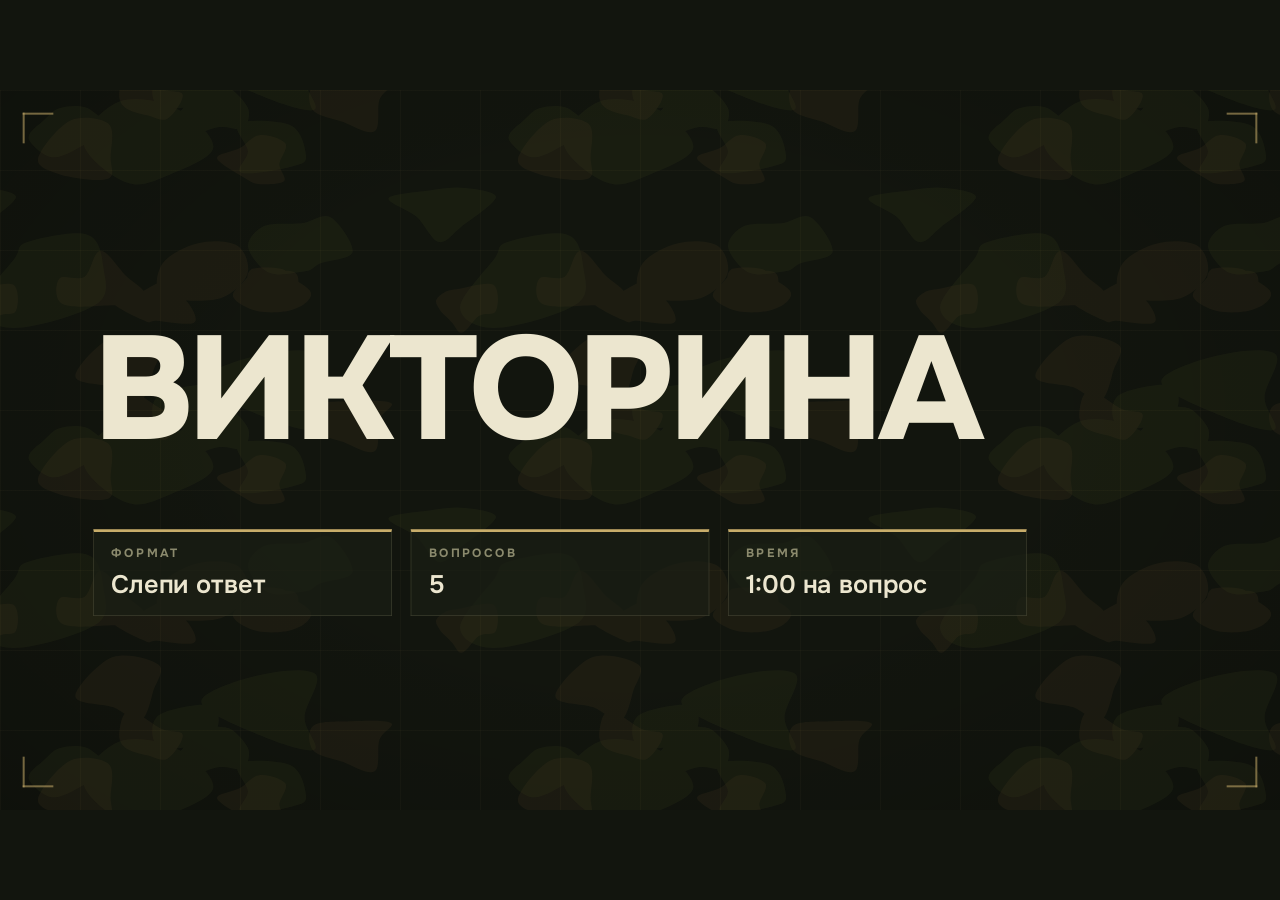
==== index.html @ e46fa4cc "Quiz site: one-round "Слепи ответ" format in army colours Structure taken from homechurch-quiz (roun" ====
<!doctype html>
<html lang="ru" data-theme="dark">
<head>
  <meta charset="utf-8">
  <meta name="viewport" content="width=device-width, initial-scale=1">
  <title>Викторина</title>
  <link rel="stylesheet" href="css/style.css">
</head>
<body>
  <div id="viewport">
    <div id="stage">
      <div class="backdrop"><div class="camo a"></div><div class="camo b"></div><div class="grid"></div><div class="corners"></div></div>
      <div class="chrome"></div>
      <div class="slides"></div>
      <div class="progress"></div>
    </div>
  </div>

  <!-- Кнопки ведущего: появляются при движении мыши -->
  <div id="hud">
    <button data-a="prev" title="Назад (←)">◀</button>
    <span class="pos"></span>
    <button data-a="next" title="Дальше (клик / → / Пробел)">▶</button>
    <button data-a="timer" title="Время: пауза / старт (P)">⏯</button>
    <button data-a="slides" title="Все слайды (O)">Слайды</button>
    <button data-a="theme" title="Тема (T)">◐</button>
    <button data-a="full" title="Полный экран (F)">⛶</button>
    <button data-a="help" title="Управление (H)">?</button>
  </div>

  <script src="js/data.js"></script>
  <script src="js/sound.js"></script>
  <script src="js/app.js"></script>
</body>
</html>
---- css/style.css ----
/* ─────────────── Шрифт (лежит локально — интернет не нужен) ─────────────── */
@font-face {
  font-family: "Onest";
  src: url("../assets/fonts/onest-cyrillic-wght-normal.woff2") format("woff2-variations");
  font-weight: 100 900;
  font-display: block;
  unicode-range: U+0301, U+0400-045F, U+0490-0491, U+04B0-04B1, U+2116;
}
@font-face {
  font-family: "Onest";
  src: url("../assets/fonts/onest-latin-wght-normal.woff2") format("woff2-variations");
  font-weight: 100 900;
  font-display: block;
  unicode-range: U+0000-00FF, U+0131, U+0152-0153, U+02BB-02BC, U+02C6, U+02DA, U+02DC, U+0304, U+0308, U+0329, U+2000-206F, U+20AC, U+2122, U+2191, U+2193, U+2212, U+2215, U+FEFF, U+FFFD;
}

/* ─────────────── Цвета: армейские тона ───────────────
 * Тёмная тема по умолчанию (ночная олива) — лучше читается на проекторе в затемнённом зале.
 * Светлая (клавиша T, «хаки») — для светлого помещения.
 */
:root {
  --bg: #12150e;
  --surface: #1a1e14;
  --surface-2: #23291a;
  --line: rgba(214, 205, 160, 0.10);
  --line-2: rgba(214, 205, 160, 0.20);
  --fg: #ece6cf;
  --fg-2: #c9c2a3;
  --muted: #8b8a6d;
  --accent: #c8ad6a;   /* латунь / песок */
  --olive: #7b8a45;    /* олива */
  --no: #d9663f;       /* сигнальный оранжево-красный */
  --camo-1: rgba(110, 128, 60, 0.08);
  --camo-2: rgba(70, 58, 34, 0.22);
  --grid: rgba(200, 173, 106, 0.035);

  --font: "Onest", "Segoe UI", system-ui, sans-serif;
  color-scheme: dark;
}

:root[data-theme="light"] {
  --bg: #e6dfc6;
  --surface: #f1ecda;
  --surface-2: #d9d1b4;
  --line: rgba(40, 45, 20, 0.12);
  --line-2: rgba(40, 45, 20, 0.24);
  --fg: #1d2112;
  --fg-2: #3a3f26;
  --muted: #6e6c50;
  --accent: #5b6b26;
  --olive: #8a7a3c;
  --no: #b5401c;
  --camo-1: rgba(110, 125, 60, 0.09);
  --camo-2: rgba(120, 95, 50, 0.07);
  --grid: rgba(40, 45, 20, 0.05);
  color-scheme: light;
}

/* ─────────────── Каркас ─────────────── */
* { box-sizing: border-box; }
html, body {
  margin: 0;
  height: 100%;
  background: var(--bg);
  color: var(--fg);
  overflow: hidden;
  font-family: var(--font);
  -webkit-font-smoothing: antialiased;
}
body.hide-cursor, body.hide-cursor * { cursor: none !important; }
button { font: inherit; color: inherit; }

#viewport {
  position: fixed;
  inset: 0;
  background: var(--bg);
  overflow: clip;
}

/* Сцена всегда 1920×1080 и масштабируется под экран */
#stage {
  position: absolute;
  left: 50%;
  top: 50%;
  width: 1920px;
  height: 1080px;
  transform-origin: 50% 50%;
  transform: translate(-50%, -50%);
  overflow: clip;
  background: var(--bg);
  isolation: isolate;
  cursor: default;
}

/* Фон: камуфляжные пятна, тактическая сетка и уголки видоискателя */
.backdrop {
  position: absolute;
  inset: 0;
  z-index: -1;
  pointer-events: none;
  background: radial-gradient(1400px 900px at 50% 45%, transparent 40%, color-mix(in srgb, #000 22%, transparent));
}
.backdrop .camo {
  position: absolute;
  inset: 0;
  background: var(--camo-1);
  -webkit-mask: url("data:image/svg+xml,%3Csvg xmlns='http://www.w3.org/2000/svg' width='720' height='480'%3E%3Cpath d='M320 86C319 102 278 117 257 126C235 135 213 147 191 139C169 132 127 100 125 79C123 59 156 26 180 17C203 9 241 16 265 28C288 39 322 69 320 86ZM320 566C319 582 278 597 257 606C235 615 213 627 191 619C169 612 127 580 125 559C123 539 156 506 180 497C203 489 241 496 265 508C288 519 322 549 320 566ZM155 266C157 283 167 306 145 321C122 337 51 357 22 357C-7 358 -30 343 -30 326C-30 309 9 270 21 254C33 238 23 234 41 228C60 222 112 210 131 217C150 223 153 249 155 266ZM875 266C877 283 887 306 865 321C842 337 771 357 742 357C713 358 690 343 690 326C690 309 729 270 741 254C753 238 743 234 761 228C780 222 832 210 851 217C870 223 873 249 875 266ZM373 30C375 39 372 53 364 58C357 62 344 54 327 56C311 59 276 75 264 74C252 72 254 54 256 46C258 38 272 33 276 25C279 17 271 3 280 -2C288 -7 317 -5 329 -5C340 -4 344 -4 351 2C358 8 370 20 373 30ZM373 510C375 519 372 533 364 538C357 542 344 534 327 536C311 539 276 555 264 554C252 552 254 534 256 526C258 518 272 513 276 505C279 497 271 483 280 478C288 473 317 475 329 475C340 476 344 476 351 482C358 488 370 500 373 510ZM457 -19C456 -0 482 25 471 30C460 34 418 20 390 8C362 -4 303 -27 302 -42C300 -56 354 -74 383 -81C411 -88 460 -95 473 -84C485 -74 457 -38 457 -19ZM457 461C456 480 482 505 471 510C460 514 418 500 390 488C362 476 303 453 302 438C300 424 354 406 383 399C411 392 460 385 473 396C485 406 457 442 457 461ZM328 -12C327 -3 323 8 311 15C300 22 272 28 259 28C246 28 235 24 231 16C227 8 227 -10 234 -18C241 -27 260 -31 274 -34C288 -37 308 -40 317 -37C326 -33 329 -20 328 -12ZM328 468C327 477 323 488 311 495C300 502 272 508 259 508C246 508 235 504 231 496C227 488 227 470 234 462C241 453 260 449 274 446C288 443 308 440 317 443C326 447 329 460 328 468ZM164 59C164 68 148 71 134 78C120 85 95 102 80 101C65 100 46 82 43 73C41 63 58 53 66 45C74 38 79 30 90 27C101 24 118 22 131 27C143 33 163 51 164 59ZM164 539C164 548 148 551 134 558C120 565 95 582 80 581C65 580 46 562 43 553C41 543 58 533 66 525C74 518 79 510 90 507C101 504 118 502 131 507C143 513 163 531 164 539ZM459 98C460 108 457 110 441 114C425 119 374 128 362 124C351 120 372 104 372 92C371 80 347 57 358 50C369 44 420 45 436 53C453 61 458 88 459 98ZM529 243C526 254 493 255 481 260C469 265 471 270 458 272C445 274 418 280 404 274C390 268 374 247 372 235C371 224 383 210 396 204C409 198 436 202 452 200C469 198 483 184 496 191C509 199 531 231 529 243ZM24 161C22 171 -14 194 -28 205C-42 216 -50 230 -62 228C-73 225 -83 201 -95 190C-108 179 -140 169 -137 162C-133 156 -92 153 -72 150C-53 147 -37 145 -21 147C-5 149 25 152 24 161ZM744 161C742 171 706 194 692 205C678 216 670 230 658 228C647 225 637 201 625 190C612 179 580 169 583 162C587 156 628 153 648 150C667 147 683 145 699 147C715 149 745 152 744 161Z'/%3E%3C/svg%3E") 0 0 / 720px 480px repeat;
  mask: url("data:image/svg+xml,%3Csvg xmlns='http://www.w3.org/2000/svg' width='720' height='480'%3E%3Cpath d='M320 86C319 102 278 117 257 126C235 135 213 147 191 139C169 132 127 100 125 79C123 59 156 26 180 17C203 9 241 16 265 28C288 39 322 69 320 86ZM320 566C319 582 278 597 257 606C235 615 213 627 191 619C169 612 127 580 125 559C123 539 156 506 180 497C203 489 241 496 265 508C288 519 322 549 320 566ZM155 266C157 283 167 306 145 321C122 337 51 357 22 357C-7 358 -30 343 -30 326C-30 309 9 270 21 254C33 238 23 234 41 228C60 222 112 210 131 217C150 223 153 249 155 266ZM875 266C877 283 887 306 865 321C842 337 771 357 742 357C713 358 690 343 690 326C690 309 729 270 741 254C753 238 743 234 761 228C780 222 832 210 851 217C870 223 873 249 875 266ZM373 30C375 39 372 53 364 58C357 62 344 54 327 56C311 59 276 75 264 74C252 72 254 54 256 46C258 38 272 33 276 25C279 17 271 3 280 -2C288 -7 317 -5 329 -5C340 -4 344 -4 351 2C358 8 370 20 373 30ZM373 510C375 519 372 533 364 538C357 542 344 534 327 536C311 539 276 555 264 554C252 552 254 534 256 526C258 518 272 513 276 505C279 497 271 483 280 478C288 473 317 475 329 475C340 476 344 476 351 482C358 488 370 500 373 510ZM457 -19C456 -0 482 25 471 30C460 34 418 20 390 8C362 -4 303 -27 302 -42C300 -56 354 -74 383 -81C411 -88 460 -95 473 -84C485 -74 457 -38 457 -19ZM457 461C456 480 482 505 471 510C460 514 418 500 390 488C362 476 303 453 302 438C300 424 354 406 383 399C411 392 460 385 473 396C485 406 457 442 457 461ZM328 -12C327 -3 323 8 311 15C300 22 272 28 259 28C246 28 235 24 231 16C227 8 227 -10 234 -18C241 -27 260 -31 274 -34C288 -37 308 -40 317 -37C326 -33 329 -20 328 -12ZM328 468C327 477 323 488 311 495C300 502 272 508 259 508C246 508 235 504 231 496C227 488 227 470 234 462C241 453 260 449 274 446C288 443 308 440 317 443C326 447 329 460 328 468ZM164 59C164 68 148 71 134 78C120 85 95 102 80 101C65 100 46 82 43 73C41 63 58 53 66 45C74 38 79 30 90 27C101 24 118 22 131 27C143 33 163 51 164 59ZM164 539C164 548 148 551 134 558C120 565 95 582 80 581C65 580 46 562 43 553C41 543 58 533 66 525C74 518 79 510 90 507C101 504 118 502 131 507C143 513 163 531 164 539ZM459 98C460 108 457 110 441 114C425 119 374 128 362 124C351 120 372 104 372 92C371 80 347 57 358 50C369 44 420 45 436 53C453 61 458 88 459 98ZM529 243C526 254 493 255 481 260C469 265 471 270 458 272C445 274 418 280 404 274C390 268 374 247 372 235C371 224 383 210 396 204C409 198 436 202 452 200C469 198 483 184 496 191C509 199 531 231 529 243ZM24 161C22 171 -14 194 -28 205C-42 216 -50 230 -62 228C-73 225 -83 201 -95 190C-108 179 -140 169 -137 162C-133 156 -92 153 -72 150C-53 147 -37 145 -21 147C-5 149 25 152 24 161ZM744 161C742 171 706 194 692 205C678 216 670 230 658 228C647 225 637 201 625 190C612 179 580 169 583 162C587 156 628 153 648 150C667 147 683 145 699 147C715 149 745 152 744 161Z'/%3E%3C/svg%3E") 0 0 / 720px 480px repeat;
}
.backdrop .camo.b {
  background: var(--camo-2);
  -webkit-mask-image: url("data:image/svg+xml,%3Csvg xmlns='http://www.w3.org/2000/svg' width='720' height='480'%3E%3Cpath d='M-14 -20C-15 -7 -6 9 -18 13C-31 18 -72 12 -89 7C-106 1 -125 -4 -123 -17C-120 -31 -93 -65 -75 -74C-58 -82 -27 -78 -17 -69C-7 -60 -14 -34 -14 -20ZM-14 460C-15 473 -6 489 -18 493C-31 498 -72 492 -89 487C-106 481 -125 476 -123 463C-120 449 -93 415 -75 406C-58 398 -27 402 -17 411C-7 420 -14 446 -14 460ZM706 -20C705 -7 714 9 702 13C689 18 648 12 631 7C614 1 595 -4 597 -17C600 -31 627 -65 645 -74C662 -82 693 -78 703 -69C713 -60 706 -34 706 -20ZM706 460C705 473 714 489 702 493C689 498 648 492 631 487C614 481 595 476 597 463C600 449 627 415 645 406C662 398 693 402 703 411C713 420 706 446 706 460ZM266 182C266 191 269 204 259 209C249 214 222 215 207 212C192 209 174 199 170 191C166 184 178 175 184 169C190 162 193 156 206 154C219 151 251 149 261 153C271 158 267 173 266 182ZM50 301C46 315 41 341 31 346C21 350 6 332 -10 326C-27 320 -67 322 -67 309C-67 297 -32 259 -12 251C9 243 48 254 58 262C68 270 55 287 50 301ZM770 301C766 315 761 341 751 346C741 350 726 332 710 326C693 320 653 322 653 309C653 297 688 259 708 251C729 243 768 254 778 262C788 270 775 287 770 301ZM564 211C561 219 547 213 538 219C530 225 520 243 513 244C506 246 503 233 497 228C492 222 485 217 481 212C478 206 473 201 474 196C475 192 480 187 486 184C491 180 496 180 509 178C521 176 550 167 560 172C569 178 568 203 564 211ZM94 367C96 375 80 398 71 403C62 408 52 401 41 398C30 396 14 392 7 386C-0 380 -2 372 -1 363C0 354 3 332 14 331C24 330 49 352 62 358C76 364 93 360 94 367ZM814 367C816 375 800 398 791 403C782 408 772 401 761 398C750 396 734 392 727 386C720 380 718 372 719 363C720 354 723 332 734 331C744 330 769 352 782 358C796 364 813 360 814 367ZM35 181C40 188 42 192 34 196C26 200 7 203 -13 203C-33 204 -73 208 -86 201C-99 195 -97 170 -91 163C-85 156 -63 167 -53 160C-43 153 -40 121 -29 121C-19 120 -2 148 8 158C19 168 31 175 35 181ZM755 181C760 188 762 192 754 196C746 200 727 203 707 203C687 204 647 208 634 201C621 195 623 170 629 163C635 156 657 167 667 160C677 153 680 121 691 121C701 120 718 148 728 158C739 168 751 175 755 181ZM239 -9C239 1 251 12 246 17C240 22 217 22 208 21C198 20 196 17 187 12C178 7 162 -3 155 -8C148 -14 143 -17 147 -21C152 -25 170 -28 180 -33C190 -38 198 -51 209 -52C220 -54 242 -47 248 -40C253 -33 240 -18 239 -9ZM239 471C239 481 251 492 246 497C240 502 217 502 208 501C198 500 196 497 187 492C178 487 162 477 155 472C148 466 143 463 147 459C152 455 170 452 180 447C190 442 198 429 209 428C220 426 242 433 248 440C253 447 240 462 239 471ZM389 375C385 387 391 417 382 422C373 428 350 414 335 408C319 403 296 399 289 390C282 380 281 360 291 353C301 346 329 348 348 347C368 346 400 345 407 350C413 354 393 363 389 375ZM192 152C191 164 176 179 164 186C152 194 138 196 121 196C104 196 70 196 61 187C51 177 55 153 64 140C74 127 99 114 117 110C135 105 162 106 175 113C187 120 194 139 192 152ZM101 198C107 205 119 224 111 229C103 234 67 227 55 226C43 226 47 231 37 226C26 222 -8 206 -10 199C-11 192 14 190 28 185C41 179 63 164 72 164C80 164 73 178 78 184C83 189 96 190 101 198ZM821 198C827 205 839 224 831 229C823 234 787 227 775 226C763 226 767 231 757 226C746 222 712 206 710 199C709 192 734 190 748 185C761 179 783 164 792 164C800 164 793 178 798 184C803 189 816 190 821 198ZM286 183C289 190 282 197 275 202C267 207 250 214 240 212C229 211 220 198 212 191C204 185 195 181 193 174C190 167 189 154 197 149C205 145 230 146 241 148C251 150 250 155 258 161C265 167 283 176 286 183Z'/%3E%3C/svg%3E");
  mask-image: url("data:image/svg+xml,%3Csvg xmlns='http://www.w3.org/2000/svg' width='720' height='480'%3E%3Cpath d='M-14 -20C-15 -7 -6 9 -18 13C-31 18 -72 12 -89 7C-106 1 -125 -4 -123 -17C-120 -31 -93 -65 -75 -74C-58 -82 -27 -78 -17 -69C-7 -60 -14 -34 -14 -20ZM-14 460C-15 473 -6 489 -18 493C-31 498 -72 492 -89 487C-106 481 -125 476 -123 463C-120 449 -93 415 -75 406C-58 398 -27 402 -17 411C-7 420 -14 446 -14 460ZM706 -20C705 -7 714 9 702 13C689 18 648 12 631 7C614 1 595 -4 597 -17C600 -31 627 -65 645 -74C662 -82 693 -78 703 -69C713 -60 706 -34 706 -20ZM706 460C705 473 714 489 702 493C689 498 648 492 631 487C614 481 595 476 597 463C600 449 627 415 645 406C662 398 693 402 703 411C713 420 706 446 706 460ZM266 182C266 191 269 204 259 209C249 214 222 215 207 212C192 209 174 199 170 191C166 184 178 175 184 169C190 162 193 156 206 154C219 151 251 149 261 153C271 158 267 173 266 182ZM50 301C46 315 41 341 31 346C21 350 6 332 -10 326C-27 320 -67 322 -67 309C-67 297 -32 259 -12 251C9 243 48 254 58 262C68 270 55 287 50 301ZM770 301C766 315 761 341 751 346C741 350 726 332 710 326C693 320 653 322 653 309C653 297 688 259 708 251C729 243 768 254 778 262C788 270 775 287 770 301ZM564 211C561 219 547 213 538 219C530 225 520 243 513 244C506 246 503 233 497 228C492 222 485 217 481 212C478 206 473 201 474 196C475 192 480 187 486 184C491 180 496 180 509 178C521 176 550 167 560 172C569 178 568 203 564 211ZM94 367C96 375 80 398 71 403C62 408 52 401 41 398C30 396 14 392 7 386C-0 380 -2 372 -1 363C0 354 3 332 14 331C24 330 49 352 62 358C76 364 93 360 94 367ZM814 367C816 375 800 398 791 403C782 408 772 401 761 398C750 396 734 392 727 386C720 380 718 372 719 363C720 354 723 332 734 331C744 330 769 352 782 358C796 364 813 360 814 367ZM35 181C40 188 42 192 34 196C26 200 7 203 -13 203C-33 204 -73 208 -86 201C-99 195 -97 170 -91 163C-85 156 -63 167 -53 160C-43 153 -40 121 -29 121C-19 120 -2 148 8 158C19 168 31 175 35 181ZM755 181C760 188 762 192 754 196C746 200 727 203 707 203C687 204 647 208 634 201C621 195 623 170 629 163C635 156 657 167 667 160C677 153 680 121 691 121C701 120 718 148 728 158C739 168 751 175 755 181ZM239 -9C239 1 251 12 246 17C240 22 217 22 208 21C198 20 196 17 187 12C178 7 162 -3 155 -8C148 -14 143 -17 147 -21C152 -25 170 -28 180 -33C190 -38 198 -51 209 -52C220 -54 242 -47 248 -40C253 -33 240 -18 239 -9ZM239 471C239 481 251 492 246 497C240 502 217 502 208 501C198 500 196 497 187 492C178 487 162 477 155 472C148 466 143 463 147 459C152 455 170 452 180 447C190 442 198 429 209 428C220 426 242 433 248 440C253 447 240 462 239 471ZM389 375C385 387 391 417 382 422C373 428 350 414 335 408C319 403 296 399 289 390C282 380 281 360 291 353C301 346 329 348 348 347C368 346 400 345 407 350C413 354 393 363 389 375ZM192 152C191 164 176 179 164 186C152 194 138 196 121 196C104 196 70 196 61 187C51 177 55 153 64 140C74 127 99 114 117 110C135 105 162 106 175 113C187 120 194 139 192 152ZM101 198C107 205 119 224 111 229C103 234 67 227 55 226C43 226 47 231 37 226C26 222 -8 206 -10 199C-11 192 14 190 28 185C41 179 63 164 72 164C80 164 73 178 78 184C83 189 96 190 101 198ZM821 198C827 205 839 224 831 229C823 234 787 227 775 226C763 226 767 231 757 226C746 222 712 206 710 199C709 192 734 190 748 185C761 179 783 164 792 164C800 164 793 178 798 184C803 189 816 190 821 198ZM286 183C289 190 282 197 275 202C267 207 250 214 240 212C229 211 220 198 212 191C204 185 195 181 193 174C190 167 189 154 197 149C205 145 230 146 241 148C251 150 250 155 258 161C265 167 283 176 286 183Z'/%3E%3C/svg%3E");
  -webkit-mask-position: 180px 120px;
  mask-position: 180px 120px;
}
.backdrop .grid {
  position: absolute;
  inset: 0;
  background:
    linear-gradient(var(--grid) 1px, transparent 1px) 0 0 / 120px 120px,
    linear-gradient(90deg, var(--grid) 1px, transparent 1px) 0 0 / 120px 120px;
}
.backdrop .corners {
  position: absolute;
  inset: 34px;
  --c: color-mix(in srgb, var(--accent) 55%, transparent);
  background:
    linear-gradient(var(--c), var(--c)) 0 0 / 46px 3px,
    linear-gradient(var(--c), var(--c)) 0 0 / 3px 46px,
    linear-gradient(var(--c), var(--c)) 100% 0 / 46px 3px,
    linear-gradient(var(--c), var(--c)) 100% 0 / 3px 46px,
    linear-gradient(var(--c), var(--c)) 0 100% / 46px 3px,
    linear-gradient(var(--c), var(--c)) 0 100% / 3px 46px,
    linear-gradient(var(--c), var(--c)) 100% 100% / 46px 3px,
    linear-gradient(var(--c), var(--c)) 100% 100% / 3px 46px;
  background-repeat: no-repeat;
}

/* ─────────────── Слайды ─────────────── */
.slide {
  position: absolute;
  inset: 0;
  padding: 150px 140px 120px;
  display: flex;
  flex-direction: column;
}
.slide.enter { animation: fade-in .45s ease both; }
.slide.leave { animation: fade-out .3s ease both; pointer-events: none; }
@keyframes fade-in { from { opacity: 0; transform: translateY(12px); } }
@keyframes fade-out { to { opacity: 0; } }
.appear { animation: fade-in .5s ease both; animation-delay: calc(var(--i, 0) * 70ms); }

/* ─────────────── Верхняя строка и прогресс ─────────────── */
.chrome {
  position: absolute;
  inset: 0 0 auto 0;
  height: 110px;
  padding: 50px 140px 0;
  display: flex;
  align-items: center;
  justify-content: space-between;
  z-index: 5;
  pointer-events: none;
  font: 600 22px/1 var(--font);
  letter-spacing: .18em;
  text-transform: uppercase;
  color: var(--muted);
  transition: opacity .3s;
}
.chrome.hidden { opacity: 0; }
.chrome .round { display: flex; align-items: center; gap: 16px; color: var(--fg); }
.chrome .round::before { content: "★"; font-size: 22px; letter-spacing: 0; color: var(--accent); }

.progress {
  position: absolute;
  left: 140px;
  right: 140px;
  bottom: 56px;
  display: flex;
  gap: 10px;
  z-index: 5;
  pointer-events: none;
  transition: opacity .3s;
}
.progress.hidden { opacity: 0; }
.progress .seg { flex: 1; height: 6px; background: var(--line); transform: skewX(-30deg); transition: background .4s; }
.progress .seg.past { background: color-mix(in srgb, var(--olive) 80%, transparent); }
.progress .seg.cur { background: var(--accent); }

/* ─────────────── Общее ─────────────── */
.label {
  display: inline-flex;
  align-self: flex-start;
  align-items: center;
  gap: 14px;
  font: 700 24px/1 var(--font);
  letter-spacing: .22em;
  text-transform: uppercase;
  color: var(--accent);
}
.label::before { content: ""; width: 34px; height: 3px; background: currentColor; }

/* ─────────────── Заставка ─────────────── */
.s-title { justify-content: center; }
.s-title .label { color: var(--muted); }
.s-title h1 {
  margin: 30px 0 0;
  font: 800 220px/0.9 var(--font);
  letter-spacing: -0.04em;
  text-transform: uppercase;
}
.s-title .brief {
  margin-top: 110px;
  display: grid;
  grid-template-columns: repeat(3, 1fr);
  gap: 28px;
  max-width: 1400px;
}
.s-title .brief div {
  padding: 22px 26px 24px;
  border: 1px solid var(--line-2);
  border-top: 4px solid var(--accent);
  background: color-mix(in srgb, var(--surface) 70%, transparent);
  font: 600 38px/1.2 var(--font);
  color: var(--fg);
}
.s-title .brief span { display: block; font-size: 18px; font-weight: 700; color: var(--muted); margin-bottom: 12px; letter-spacing: .2em; text-transform: uppercase; }

/* ─────────────── Суть игры ─────────────── */
.s-intro { justify-content: center; }
.s-intro h1 { margin: 34px 0 0; font: 800 120px/1 var(--font); letter-spacing: -0.03em; text-transform: uppercase; }
.s-intro .about {
  margin: 56px 0 0;
  max-width: 1480px;
  padding: 30px 40px;
  border-left: 6px solid var(--olive);
  background: color-mix(in srgb, var(--surface) 70%, transparent);
  font: 400 44px/1.42 var(--font);
  color: var(--fg-2);
  text-wrap: pretty;
}
.s-intro .about b { color: var(--accent); font-weight: 600; }

/* ─────────────── Вопрос + время сбоку ─────────────── */
.s-q { flex-direction: row; padding-right: 0; gap: 0; }
.q-main { position: relative; flex: 1; min-width: 0; display: flex; flex-direction: column; justify-content: center; padding-right: 110px; }
.q-side {
  width: 470px;
  flex: none;
  margin: -150px 0 -120px;
  padding: 150px 60px 120px;
  border-left: 2px solid var(--line-2);
  background:
    repeating-linear-gradient(-45deg, transparent 0 14px, color-mix(in srgb, var(--olive) 5%, transparent) 14px 16px),
    color-mix(in srgb, var(--surface) 80%, transparent);
  display: flex;
  flex-direction: column;
  align-items: center;
  justify-content: center;
  gap: 40px;
}
.q-side .side-label { font: 700 22px/1 var(--font); letter-spacing: .24em; text-transform: uppercase; color: var(--muted); }
.q-side .status { min-height: 36px; font: 700 28px/1.3 var(--font); letter-spacing: .04em; text-transform: uppercase; color: var(--accent); text-align: center; }
.steps { list-style: none; margin: 0; padding: 0; width: 100%; }
.steps li {
  display: flex;
  justify-content: space-between;
  padding: 16px 4px;
  border-top: 1px solid var(--line);
  font: 500 26px/1 var(--font);
  color: var(--muted);
  transition: color .3s;
}
.steps li:last-child { border-bottom: 1px solid var(--line); }
.steps li b { font-weight: 500; font-variant-numeric: tabular-nums; }
.steps li.active { color: var(--fg); }
.steps li.active span::before { content: "▶"; font-size: 16px; color: var(--accent); margin-right: 14px; vertical-align: middle; }
.steps li.past { opacity: .45; }

.q-count { font: 700 24px/1 var(--font); color: var(--muted); letter-spacing: .18em; text-transform: uppercase; }
.q-count b { color: var(--accent); font-weight: 800; }
.q-text { margin-top: 40px; font: 500 64px/1.22 var(--font); letter-spacing: -0.015em; text-wrap: pretty; }
.q-text.long { font-size: 56px; }

/* Номер вопроса до показа самого вопроса */
.q-cover {
  position: absolute;
  inset: 0 110px 0 0;
  display: flex;
  flex-direction: column;
  justify-content: center;
  transition: opacity .35s, transform .35s;
}
.q-cover .what { font: 700 30px/1 var(--font); letter-spacing: .24em; text-transform: uppercase; color: var(--accent); }
.q-cover .big { font: 800 400px/0.85 var(--font); letter-spacing: -0.04em; color: var(--fg); margin: 30px 0 0 -16px; font-variant-numeric: tabular-nums; }
.q-cover .big small { font-size: 90px; font-weight: 500; color: var(--muted); letter-spacing: 0; margin-left: 24px; }
.q-body { transition: opacity .45s .1s, transform .45s .1s; }
.covered .q-body { opacity: 0; transform: translateY(16px); }
.s-q:not(.covered) .q-cover { opacity: 0; transform: translateY(-16px); pointer-events: none; }

/* Таймер — циферблат с делениями */
.timer {
  --size: 320px;
  position: relative;
  width: var(--size);
  height: var(--size);
  display: grid;
  place-items: center;
}
.timer svg { position: absolute; inset: 0; transform: rotate(-90deg); }
.timer .ticks { stroke: var(--line-2); }
.timer .track { stroke: var(--line-2); }
.timer .bar { stroke: var(--accent); transition: stroke .3s; }
.timer .digits { font: 600 104px/1 var(--font); letter-spacing: -0.03em; font-variant-numeric: tabular-nums; }
.timer.idle .digits { color: var(--fg-2); }
.timer.paused .digits { opacity: .4; }
.timer.warn .digits, .timer.done .digits { color: var(--no); }
.timer.warn .bar { stroke: var(--no); }

/* ─────────────── Ответы ─────────────── */
.s-answers .head { display: flex; align-items: flex-end; justify-content: space-between; }
.s-answers h2 { margin: 18px 0 0; font: 800 76px/1 var(--font); letter-spacing: -0.02em; text-transform: uppercase; }
.s-answers .head .q-count { white-space: nowrap; }
.alist {
  --k: 1;
  list-style: none;
  margin: 40px 0 0;
  padding: 0;
  flex: 1;
  min-height: 0;
  overflow: hidden;
  display: flex;
  flex-direction: column;
}
.arow {
  display: grid;
  grid-template-columns: calc(80px * var(--k)) minmax(0, 1fr) minmax(0, 1.3fr);
  gap: calc(40px * var(--k));
  align-items: start;
  padding: calc(18px * var(--k)) 0;
  border-top: 1px solid var(--line);
  transition: background .3s;
}
.arow:last-child { border-bottom: 1px solid var(--line); }
.arow .an { font: 700 calc(34px * var(--k))/1.25 var(--font); color: var(--muted); font-variant-numeric: tabular-nums; }
.arow .aq { font: 400 calc(34px * var(--k))/1.25 var(--font); color: var(--fg-2); }
.arow .aa { position: relative; }
.arow .aa::before {
  content: "";
  position: absolute;
  left: 0;
  top: calc(18px * var(--k));
  width: 120px;
  height: 10px;
  background: repeating-linear-gradient(-45deg, var(--line-2) 0 6px, transparent 6px 12px);
  transition: opacity .3s;
}
.arow .aa-in { transition: opacity .45s, transform .45s; }
.arow:not(.on) .aa-in { opacity: 0; transform: translateX(-12px); }
.arow.on .aa::before { opacity: 0; }
.arow .ans { font: 700 calc(42px * var(--k))/1.2 var(--font); letter-spacing: -0.005em; }
.arow .det { display: none; margin-top: calc(10px * var(--k)); font: 400 calc(28px * var(--k))/1.35 var(--font); color: var(--muted); }
.arow.cur { background: linear-gradient(90deg, color-mix(in srgb, var(--olive) 14%, transparent), transparent 70%); }
.arow.cur .det { display: block; animation: fade-in .4s ease both; }
.arow.cur .an { color: var(--accent); }
.arow.cur .ans { color: var(--accent); }

/* ─────────────── Конец ─────────────── */
.s-end { justify-content: center; }
.s-end h1 { margin: 30px 0 0; font: 800 170px/0.95 var(--font); letter-spacing: -0.04em; text-transform: uppercase; }
.s-end p { margin: 40px 0 0; font: 600 40px/1.3 var(--font); letter-spacing: .12em; text-transform: uppercase; color: var(--accent); }

/* ─────────────── Окна ведущего ─────────────── */
.overlay {
  position: absolute;
  inset: 0;
  z-index: 50;
  background: color-mix(in srgb, var(--bg) 85%, transparent);
  backdrop-filter: blur(10px);
  display: flex;
  justify-content: center;
  align-items: flex-start;
  padding: 80px;
  overflow: auto;
  animation: fade-in .2s both;
}
.panel {
  width: 1400px;
  max-width: 100%;
  background: var(--surface);
  border: 1px solid var(--line-2);
  border-top: 4px solid var(--accent);
  padding: 50px 56px;
}
.panel h3 { font: 800 44px/1 var(--font); margin: 0; letter-spacing: .02em; text-transform: uppercase; }
.panel .sub { color: var(--muted); font: 400 24px/1.4 var(--font); margin-top: 12px; }
.ov-list { display: flex; flex-wrap: wrap; gap: 8px; margin-top: 30px; }
.ov-item {
  padding: 10px 16px;
  border: 1px solid var(--line-2);
  background: transparent;
  font: 500 20px/1.2 var(--font);
  color: var(--fg-2);
  cursor: pointer;
  max-width: 360px;
  text-align: left;
}
.ov-item:hover { border-color: var(--accent); color: var(--fg); }
.ov-item.cur { background: var(--accent); color: var(--bg); border-color: transparent; }
.ov-item.spare { border-style: dashed; }
.keys { display: grid; grid-template-columns: auto 1fr; gap: 16px 30px; margin-top: 34px; font: 400 28px/1.3 var(--font); }
.keys dt { text-align: right; white-space: nowrap; }
.keys dd { margin: 0; color: var(--fg-2); }
.key {
  display: inline-block;
  min-width: 1.8em;
  padding: .15em .45em;
  background: var(--surface-2);
  border: 1px solid var(--line-2);
  font: 700 .8em/1.3 var(--font);
  text-align: center;
}

.blackout { position: absolute; inset: 0; z-index: 60; background: #000; animation: fade-in .3s both; }

/* Кнопки ведущего (появляются при движении мыши, вне сцены) */
#hud {
  position: fixed;
  right: 18px;
  bottom: 18px;
  z-index: 100;
  display: flex;
  gap: 4px;
  padding: 6px;
  background: color-mix(in srgb, var(--surface) 92%, transparent);
  border: 1px solid var(--line-2);
  opacity: 0;
  transform: translateY(8px);
  transition: opacity .3s, transform .3s;
  pointer-events: none;
}
#hud.show { opacity: 1; transform: none; pointer-events: auto; }
#hud button {
  min-width: 40px;
  height: 38px;
  padding: 0 10px;
  border: 0;
  background: transparent;
  font: 500 15px/1 var(--font);
  cursor: pointer;
  color: var(--fg-2);
}
#hud button:hover { background: var(--surface-2); color: var(--fg); }
#hud .pos { padding: 0 10px; display: grid; place-items: center; font: 500 14px/1 var(--font); color: var(--muted); }
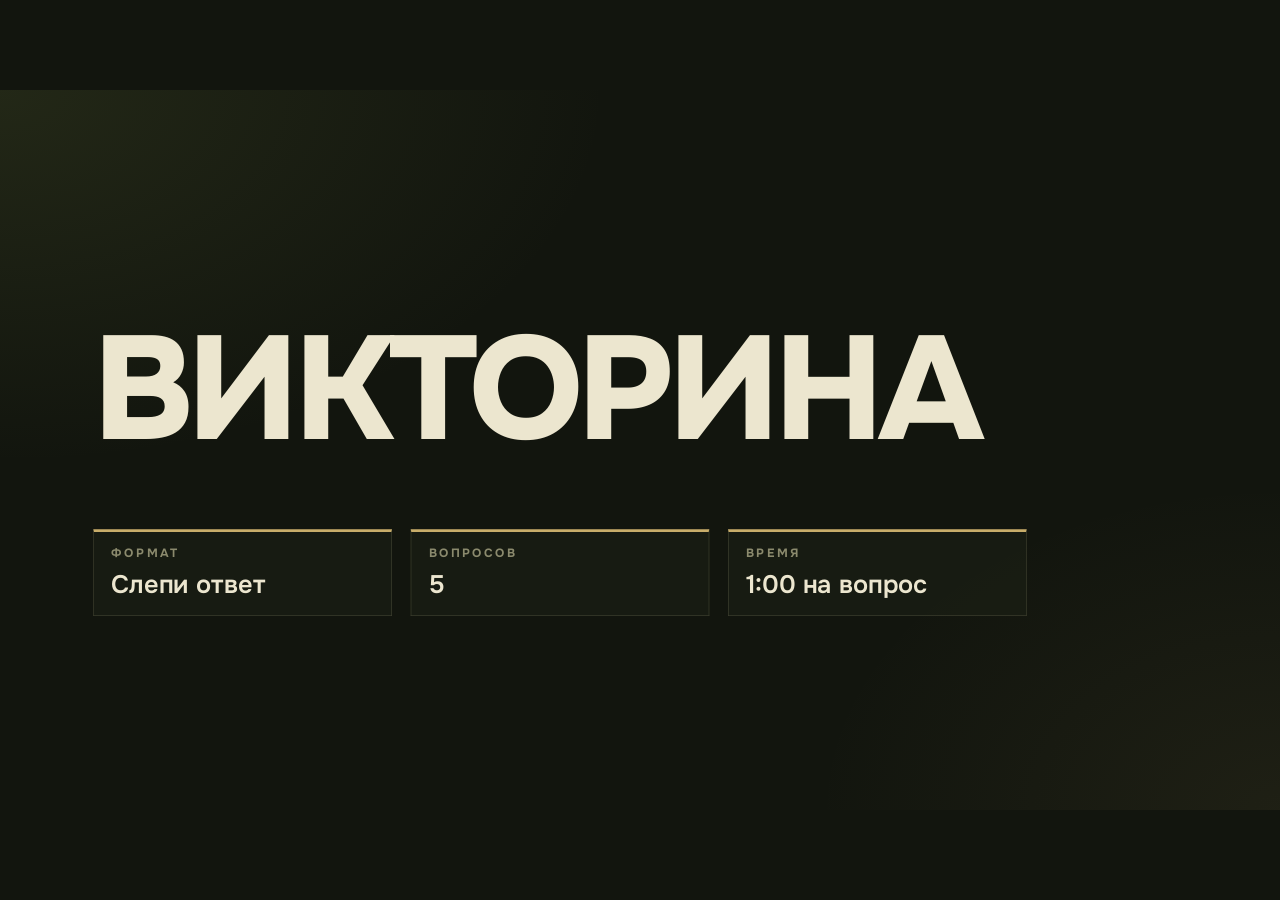
==== commit a8d49fdd: "Calmer, more modern look: drop camo, grid, corners and stars The backdrop is now a soft olive/brass " ====
--- a/index.html
+++ b/index.html
@@ -9,7 +9,7 @@
 <body>
   <div id="viewport">
     <div id="stage">
-      <div class="backdrop"><div class="camo a"></div><div class="camo b"></div><div class="grid"></div><div class="corners"></div></div>
+      <div class="backdrop"></div>
       <div class="chrome"></div>
       <div class="slides"></div>
       <div class="progress"></div>
--- a/css/style.css
+++ b/css/style.css
@@ -30,9 +30,6 @@
   --accent: #c8ad6a;   /* латунь / песок */
   --olive: #7b8a45;    /* олива */
   --no: #d9663f;       /* сигнальный оранжево-красный */
-  --camo-1: rgba(110, 128, 60, 0.08);
-  --camo-2: rgba(70, 58, 34, 0.22);
-  --grid: rgba(200, 173, 106, 0.035);
 
   --font: "Onest", "Segoe UI", system-ui, sans-serif;
   color-scheme: dark;
@@ -50,9 +47,6 @@
   --accent: #5b6b26;
   --olive: #8a7a3c;
   --no: #b5401c;
-  --camo-1: rgba(110, 125, 60, 0.09);
-  --camo-2: rgba(120, 95, 50, 0.07);
-  --grid: rgba(40, 45, 20, 0.05);
   color-scheme: light;
 }
 
@@ -92,49 +86,15 @@
   cursor: default;
 }
 
-/* Фон: камуфляжные пятна, тактическая сетка и уголки видоискателя */
+/* Фон: мягкое свечение оливы и латуни по углам */
 .backdrop {
   position: absolute;
   inset: 0;
   z-index: -1;
   pointer-events: none;
-  background: radial-gradient(1400px 900px at 50% 45%, transparent 40%, color-mix(in srgb, #000 22%, transparent));
-}
-.backdrop .camo {
-  position: absolute;
-  inset: 0;
-  background: var(--camo-1);
-  -webkit-mask: url("data:image/svg+xml,%3Csvg xmlns='http://www.w3.org/2000/svg' width='720' height='480'%3E%3Cpath d='M320 86C319 102 278 117 257 126C235 135 213 147 191 139C169 132 127 100 125 79C123 59 156 26 180 17C203 9 241 16 265 28C288 39 322 69 320 86ZM320 566C319 582 278 597 257 606C235 615 213 627 191 619C169 612 127 580 125 559C123 539 156 506 180 497C203 489 241 496 265 508C288 519 322 549 320 566ZM155 266C157 283 167 306 145 321C122 337 51 357 22 357C-7 358 -30 343 -30 326C-30 309 9 270 21 254C33 238 23 234 41 228C60 222 112 210 131 217C150 223 153 249 155 266ZM875 266C877 283 887 306 865 321C842 337 771 357 742 357C713 358 690 343 690 326C690 309 729 270 741 254C753 238 743 234 761 228C780 222 832 210 851 217C870 223 873 249 875 266ZM373 30C375 39 372 53 364 58C357 62 344 54 327 56C311 59 276 75 264 74C252 72 254 54 256 46C258 38 272 33 276 25C279 17 271 3 280 -2C288 -7 317 -5 329 -5C340 -4 344 -4 351 2C358 8 370 20 373 30ZM373 510C375 519 372 533 364 538C357 542 344 534 327 536C311 539 276 555 264 554C252 552 254 534 256 526C258 518 272 513 276 505C279 497 271 483 280 478C288 473 317 475 329 475C340 476 344 476 351 482C358 488 370 500 373 510ZM457 -19C456 -0 482 25 471 30C460 34 418 20 390 8C362 -4 303 -27 302 -42C300 -56 354 -74 383 -81C411 -88 460 -95 473 -84C485 -74 457 -38 457 -19ZM457 461C456 480 482 505 471 510C460 514 418 500 390 488C362 476 303 453 302 438C300 424 354 406 383 399C411 392 460 385 473 396C485 406 457 442 457 461ZM328 -12C327 -3 323 8 311 15C300 22 272 28 259 28C246 28 235 24 231 16C227 8 227 -10 234 -18C241 -27 260 -31 274 -34C288 -37 308 -40 317 -37C326 -33 329 -20 328 -12ZM328 468C327 477 323 488 311 495C300 502 272 508 259 508C246 508 235 504 231 496C227 488 227 470 234 462C241 453 260 449 274 446C288 443 308 440 317 443C326 447 329 460 328 468ZM164 59C164 68 148 71 134 78C120 85 95 102 80 101C65 100 46 82 43 73C41 63 58 53 66 45C74 38 79 30 90 27C101 24 118 22 131 27C143 33 163 51 164 59ZM164 539C164 548 148 551 134 558C120 565 95 582 80 581C65 580 46 562 43 553C41 543 58 533 66 525C74 518 79 510 90 507C101 504 118 502 131 507C143 513 163 531 164 539ZM459 98C460 108 457 110 441 114C425 119 374 128 362 124C351 120 372 104 372 92C371 80 347 57 358 50C369 44 420 45 436 53C453 61 458 88 459 98ZM529 243C526 254 493 255 481 260C469 265 471 270 458 272C445 274 418 280 404 274C390 268 374 247 372 235C371 224 383 210 396 204C409 198 436 202 452 200C469 198 483 184 496 191C509 199 531 231 529 243ZM24 161C22 171 -14 194 -28 205C-42 216 -50 230 -62 228C-73 225 -83 201 -95 190C-108 179 -140 169 -137 162C-133 156 -92 153 -72 150C-53 147 -37 145 -21 147C-5 149 25 152 24 161ZM744 161C742 171 706 194 692 205C678 216 670 230 658 228C647 225 637 201 625 190C612 179 580 169 583 162C587 156 628 153 648 150C667 147 683 145 699 147C715 149 745 152 744 161Z'/%3E%3C/svg%3E") 0 0 / 720px 480px repeat;
-  mask: url("data:image/svg+xml,%3Csvg xmlns='http://www.w3.org/2000/svg' width='720' height='480'%3E%3Cpath d='M320 86C319 102 278 117 257 126C235 135 213 147 191 139C169 132 127 100 125 79C123 59 156 26 180 17C203 9 241 16 265 28C288 39 322 69 320 86ZM320 566C319 582 278 597 257 606C235 615 213 627 191 619C169 612 127 580 125 559C123 539 156 506 180 497C203 489 241 496 265 508C288 519 322 549 320 566ZM155 266C157 283 167 306 145 321C122 337 51 357 22 357C-7 358 -30 343 -30 326C-30 309 9 270 21 254C33 238 23 234 41 228C60 222 112 210 131 217C150 223 153 249 155 266ZM875 266C877 283 887 306 865 321C842 337 771 357 742 357C713 358 690 343 690 326C690 309 729 270 741 254C753 238 743 234 761 228C780 222 832 210 851 217C870 223 873 249 875 266ZM373 30C375 39 372 53 364 58C357 62 344 54 327 56C311 59 276 75 264 74C252 72 254 54 256 46C258 38 272 33 276 25C279 17 271 3 280 -2C288 -7 317 -5 329 -5C340 -4 344 -4 351 2C358 8 370 20 373 30ZM373 510C375 519 372 533 364 538C357 542 344 534 327 536C311 539 276 555 264 554C252 552 254 534 256 526C258 518 272 513 276 505C279 497 271 483 280 478C288 473 317 475 329 475C340 476 344 476 351 482C358 488 370 500 373 510ZM457 -19C456 -0 482 25 471 30C460 34 418 20 390 8C362 -4 303 -27 302 -42C300 -56 354 -74 383 -81C411 -88 460 -95 473 -84C485 -74 457 -38 457 -19ZM457 461C456 480 482 505 471 510C460 514 418 500 390 488C362 476 303 453 302 438C300 424 354 406 383 399C411 392 460 385 473 396C485 406 457 442 457 461ZM328 -12C327 -3 323 8 311 15C300 22 272 28 259 28C246 28 235 24 231 16C227 8 227 -10 234 -18C241 -27 260 -31 274 -34C288 -37 308 -40 317 -37C326 -33 329 -20 328 -12ZM328 468C327 477 323 488 311 495C300 502 272 508 259 508C246 508 235 504 231 496C227 488 227 470 234 462C241 453 260 449 274 446C288 443 308 440 317 443C326 447 329 460 328 468ZM164 59C164 68 148 71 134 78C120 85 95 102 80 101C65 100 46 82 43 73C41 63 58 53 66 45C74 38 79 30 90 27C101 24 118 22 131 27C143 33 163 51 164 59ZM164 539C164 548 148 551 134 558C120 565 95 582 80 581C65 580 46 562 43 553C41 543 58 533 66 525C74 518 79 510 90 507C101 504 118 502 131 507C143 513 163 531 164 539ZM459 98C460 108 457 110 441 114C425 119 374 128 362 124C351 120 372 104 372 92C371 80 347 57 358 50C369 44 420 45 436 53C453 61 458 88 459 98ZM529 243C526 254 493 255 481 260C469 265 471 270 458 272C445 274 418 280 404 274C390 268 374 247 372 235C371 224 383 210 396 204C409 198 436 202 452 200C469 198 483 184 496 191C509 199 531 231 529 243ZM24 161C22 171 -14 194 -28 205C-42 216 -50 230 -62 228C-73 225 -83 201 -95 190C-108 179 -140 169 -137 162C-133 156 -92 153 -72 150C-53 147 -37 145 -21 147C-5 149 25 152 24 161ZM744 161C742 171 706 194 692 205C678 216 670 230 658 228C647 225 637 201 625 190C612 179 580 169 583 162C587 156 628 153 648 150C667 147 683 145 699 147C715 149 745 152 744 161Z'/%3E%3C/svg%3E") 0 0 / 720px 480px repeat;
-}
-.backdrop .camo.b {
-  background: var(--camo-2);
-  -webkit-mask-image: url("data:image/svg+xml,%3Csvg xmlns='http://www.w3.org/2000/svg' width='720' height='480'%3E%3Cpath d='M-14 -20C-15 -7 -6 9 -18 13C-31 18 -72 12 -89 7C-106 1 -125 -4 -123 -17C-120 -31 -93 -65 -75 -74C-58 -82 -27 -78 -17 -69C-7 -60 -14 -34 -14 -20ZM-14 460C-15 473 -6 489 -18 493C-31 498 -72 492 -89 487C-106 481 -125 476 -123 463C-120 449 -93 415 -75 406C-58 398 -27 402 -17 411C-7 420 -14 446 -14 460ZM706 -20C705 -7 714 9 702 13C689 18 648 12 631 7C614 1 595 -4 597 -17C600 -31 627 -65 645 -74C662 -82 693 -78 703 -69C713 -60 706 -34 706 -20ZM706 460C705 473 714 489 702 493C689 498 648 492 631 487C614 481 595 476 597 463C600 449 627 415 645 406C662 398 693 402 703 411C713 420 706 446 706 460ZM266 182C266 191 269 204 259 209C249 214 222 215 207 212C192 209 174 199 170 191C166 184 178 175 184 169C190 162 193 156 206 154C219 151 251 149 261 153C271 158 267 173 266 182ZM50 301C46 315 41 341 31 346C21 350 6 332 -10 326C-27 320 -67 322 -67 309C-67 297 -32 259 -12 251C9 243 48 254 58 262C68 270 55 287 50 301ZM770 301C766 315 761 341 751 346C741 350 726 332 710 326C693 320 653 322 653 309C653 297 688 259 708 251C729 243 768 254 778 262C788 270 775 287 770 301ZM564 211C561 219 547 213 538 219C530 225 520 243 513 244C506 246 503 233 497 228C492 222 485 217 481 212C478 206 473 201 474 196C475 192 480 187 486 184C491 180 496 180 509 178C521 176 550 167 560 172C569 178 568 203 564 211ZM94 367C96 375 80 398 71 403C62 408 52 401 41 398C30 396 14 392 7 386C-0 380 -2 372 -1 363C0 354 3 332 14 331C24 330 49 352 62 358C76 364 93 360 94 367ZM814 367C816 375 800 398 791 403C782 408 772 401 761 398C750 396 734 392 727 386C720 380 718 372 719 363C720 354 723 332 734 331C744 330 769 352 782 358C796 364 813 360 814 367ZM35 181C40 188 42 192 34 196C26 200 7 203 -13 203C-33 204 -73 208 -86 201C-99 195 -97 170 -91 163C-85 156 -63 167 -53 160C-43 153 -40 121 -29 121C-19 120 -2 148 8 158C19 168 31 175 35 181ZM755 181C760 188 762 192 754 196C746 200 727 203 707 203C687 204 647 208 634 201C621 195 623 170 629 163C635 156 657 167 667 160C677 153 680 121 691 121C701 120 718 148 728 158C739 168 751 175 755 181ZM239 -9C239 1 251 12 246 17C240 22 217 22 208 21C198 20 196 17 187 12C178 7 162 -3 155 -8C148 -14 143 -17 147 -21C152 -25 170 -28 180 -33C190 -38 198 -51 209 -52C220 -54 242 -47 248 -40C253 -33 240 -18 239 -9ZM239 471C239 481 251 492 246 497C240 502 217 502 208 501C198 500 196 497 187 492C178 487 162 477 155 472C148 466 143 463 147 459C152 455 170 452 180 447C190 442 198 429 209 428C220 426 242 433 248 440C253 447 240 462 239 471ZM389 375C385 387 391 417 382 422C373 428 350 414 335 408C319 403 296 399 289 390C282 380 281 360 291 353C301 346 329 348 348 347C368 346 400 345 407 350C413 354 393 363 389 375ZM192 152C191 164 176 179 164 186C152 194 138 196 121 196C104 196 70 196 61 187C51 177 55 153 64 140C74 127 99 114 117 110C135 105 162 106 175 113C187 120 194 139 192 152ZM101 198C107 205 119 224 111 229C103 234 67 227 55 226C43 226 47 231 37 226C26 222 -8 206 -10 199C-11 192 14 190 28 185C41 179 63 164 72 164C80 164 73 178 78 184C83 189 96 190 101 198ZM821 198C827 205 839 224 831 229C823 234 787 227 775 226C763 226 767 231 757 226C746 222 712 206 710 199C709 192 734 190 748 185C761 179 783 164 792 164C800 164 793 178 798 184C803 189 816 190 821 198ZM286 183C289 190 282 197 275 202C267 207 250 214 240 212C229 211 220 198 212 191C204 185 195 181 193 174C190 167 189 154 197 149C205 145 230 146 241 148C251 150 250 155 258 161C265 167 283 176 286 183Z'/%3E%3C/svg%3E");
-  mask-image: url("data:image/svg+xml,%3Csvg xmlns='http://www.w3.org/2000/svg' width='720' height='480'%3E%3Cpath d='M-14 -20C-15 -7 -6 9 -18 13C-31 18 -72 12 -89 7C-106 1 -125 -4 -123 -17C-120 -31 -93 -65 -75 -74C-58 -82 -27 -78 -17 -69C-7 -60 -14 -34 -14 -20ZM-14 460C-15 473 -6 489 -18 493C-31 498 -72 492 -89 487C-106 481 -125 476 -123 463C-120 449 -93 415 -75 406C-58 398 -27 402 -17 411C-7 420 -14 446 -14 460ZM706 -20C705 -7 714 9 702 13C689 18 648 12 631 7C614 1 595 -4 597 -17C600 -31 627 -65 645 -74C662 -82 693 -78 703 -69C713 -60 706 -34 706 -20ZM706 460C705 473 714 489 702 493C689 498 648 492 631 487C614 481 595 476 597 463C600 449 627 415 645 406C662 398 693 402 703 411C713 420 706 446 706 460ZM266 182C266 191 269 204 259 209C249 214 222 215 207 212C192 209 174 199 170 191C166 184 178 175 184 169C190 162 193 156 206 154C219 151 251 149 261 153C271 158 267 173 266 182ZM50 301C46 315 41 341 31 346C21 350 6 332 -10 326C-27 320 -67 322 -67 309C-67 297 -32 259 -12 251C9 243 48 254 58 262C68 270 55 287 50 301ZM770 301C766 315 761 341 751 346C741 350 726 332 710 326C693 320 653 322 653 309C653 297 688 259 708 251C729 243 768 254 778 262C788 270 775 287 770 301ZM564 211C561 219 547 213 538 219C530 225 520 243 513 244C506 246 503 233 497 228C492 222 485 217 481 212C478 206 473 201 474 196C475 192 480 187 486 184C491 180 496 180 509 178C521 176 550 167 560 172C569 178 568 203 564 211ZM94 367C96 375 80 398 71 403C62 408 52 401 41 398C30 396 14 392 7 386C-0 380 -2 372 -1 363C0 354 3 332 14 331C24 330 49 352 62 358C76 364 93 360 94 367ZM814 367C816 375 800 398 791 403C782 408 772 401 761 398C750 396 734 392 727 386C720 380 718 372 719 363C720 354 723 332 734 331C744 330 769 352 782 358C796 364 813 360 814 367ZM35 181C40 188 42 192 34 196C26 200 7 203 -13 203C-33 204 -73 208 -86 201C-99 195 -97 170 -91 163C-85 156 -63 167 -53 160C-43 153 -40 121 -29 121C-19 120 -2 148 8 158C19 168 31 175 35 181ZM755 181C760 188 762 192 754 196C746 200 727 203 707 203C687 204 647 208 634 201C621 195 623 170 629 163C635 156 657 167 667 160C677 153 680 121 691 121C701 120 718 148 728 158C739 168 751 175 755 181ZM239 -9C239 1 251 12 246 17C240 22 217 22 208 21C198 20 196 17 187 12C178 7 162 -3 155 -8C148 -14 143 -17 147 -21C152 -25 170 -28 180 -33C190 -38 198 -51 209 -52C220 -54 242 -47 248 -40C253 -33 240 -18 239 -9ZM239 471C239 481 251 492 246 497C240 502 217 502 208 501C198 500 196 497 187 492C178 487 162 477 155 472C148 466 143 463 147 459C152 455 170 452 180 447C190 442 198 429 209 428C220 426 242 433 248 440C253 447 240 462 239 471ZM389 375C385 387 391 417 382 422C373 428 350 414 335 408C319 403 296 399 289 390C282 380 281 360 291 353C301 346 329 348 348 347C368 346 400 345 407 350C413 354 393 363 389 375ZM192 152C191 164 176 179 164 186C152 194 138 196 121 196C104 196 70 196 61 187C51 177 55 153 64 140C74 127 99 114 117 110C135 105 162 106 175 113C187 120 194 139 192 152ZM101 198C107 205 119 224 111 229C103 234 67 227 55 226C43 226 47 231 37 226C26 222 -8 206 -10 199C-11 192 14 190 28 185C41 179 63 164 72 164C80 164 73 178 78 184C83 189 96 190 101 198ZM821 198C827 205 839 224 831 229C823 234 787 227 775 226C763 226 767 231 757 226C746 222 712 206 710 199C709 192 734 190 748 185C761 179 783 164 792 164C800 164 793 178 798 184C803 189 816 190 821 198ZM286 183C289 190 282 197 275 202C267 207 250 214 240 212C229 211 220 198 212 191C204 185 195 181 193 174C190 167 189 154 197 149C205 145 230 146 241 148C251 150 250 155 258 161C265 167 283 176 286 183Z'/%3E%3C/svg%3E");
-  -webkit-mask-position: 180px 120px;
-  mask-position: 180px 120px;
-}
-.backdrop .grid {
-  position: absolute;
-  inset: 0;
   background:
-    linear-gradient(var(--grid) 1px, transparent 1px) 0 0 / 120px 120px,
-    linear-gradient(90deg, var(--grid) 1px, transparent 1px) 0 0 / 120px 120px;
-}
-.backdrop .corners {
-  position: absolute;
-  inset: 34px;
-  --c: color-mix(in srgb, var(--accent) 55%, transparent);
-  background:
-    linear-gradient(var(--c), var(--c)) 0 0 / 46px 3px,
-    linear-gradient(var(--c), var(--c)) 0 0 / 3px 46px,
-    linear-gradient(var(--c), var(--c)) 100% 0 / 46px 3px,
-    linear-gradient(var(--c), var(--c)) 100% 0 / 3px 46px,
-    linear-gradient(var(--c), var(--c)) 0 100% / 46px 3px,
-    linear-gradient(var(--c), var(--c)) 0 100% / 3px 46px,
-    linear-gradient(var(--c), var(--c)) 100% 100% / 46px 3px,
-    linear-gradient(var(--c), var(--c)) 100% 100% / 3px 46px;
-  background-repeat: no-repeat;
+    radial-gradient(1300px 800px at 0% 0%, color-mix(in srgb, var(--olive) 16%, transparent), transparent 70%),
+    radial-gradient(1000px 700px at 100% 100%, color-mix(in srgb, var(--accent) 7%, transparent), transparent 70%);
 }
 
 /* ─────────────── Слайды ─────────────── */
@@ -170,7 +130,7 @@
 }
 .chrome.hidden { opacity: 0; }
 .chrome .round { display: flex; align-items: center; gap: 16px; color: var(--fg); }
-.chrome .round::before { content: "★"; font-size: 22px; letter-spacing: 0; color: var(--accent); }
+.chrome .round::before { content: ""; width: 10px; height: 10px; border-radius: 50%; background: var(--accent); }
 
 .progress {
   position: absolute;
@@ -184,7 +144,7 @@
   transition: opacity .3s;
 }
 .progress.hidden { opacity: 0; }
-.progress .seg { flex: 1; height: 6px; background: var(--line); transform: skewX(-30deg); transition: background .4s; }
+.progress .seg { flex: 1; height: 4px; border-radius: 2px; background: var(--line); transition: background .4s; }
 .progress .seg.past { background: color-mix(in srgb, var(--olive) 80%, transparent); }
 .progress .seg.cur { background: var(--accent); }
 
@@ -250,10 +210,8 @@
   flex: none;
   margin: -150px 0 -120px;
   padding: 150px 60px 120px;
-  border-left: 2px solid var(--line-2);
-  background:
-    repeating-linear-gradient(-45deg, transparent 0 14px, color-mix(in srgb, var(--olive) 5%, transparent) 14px 16px),
-    color-mix(in srgb, var(--surface) 80%, transparent);
+  border-left: 1px solid var(--line);
+  background: color-mix(in srgb, var(--surface) 60%, transparent);
   display: flex;
   flex-direction: column;
   align-items: center;
@@ -350,10 +308,10 @@
   content: "";
   position: absolute;
   left: 0;
-  top: calc(18px * var(--k));
+  top: calc(22px * var(--k));
   width: 120px;
-  height: 10px;
-  background: repeating-linear-gradient(-45deg, var(--line-2) 0 6px, transparent 6px 12px);
+  height: 2px;
+  background: var(--line-2);
   transition: opacity .3s;
 }
 .arow .aa-in { transition: opacity .45s, transform .45s; }
